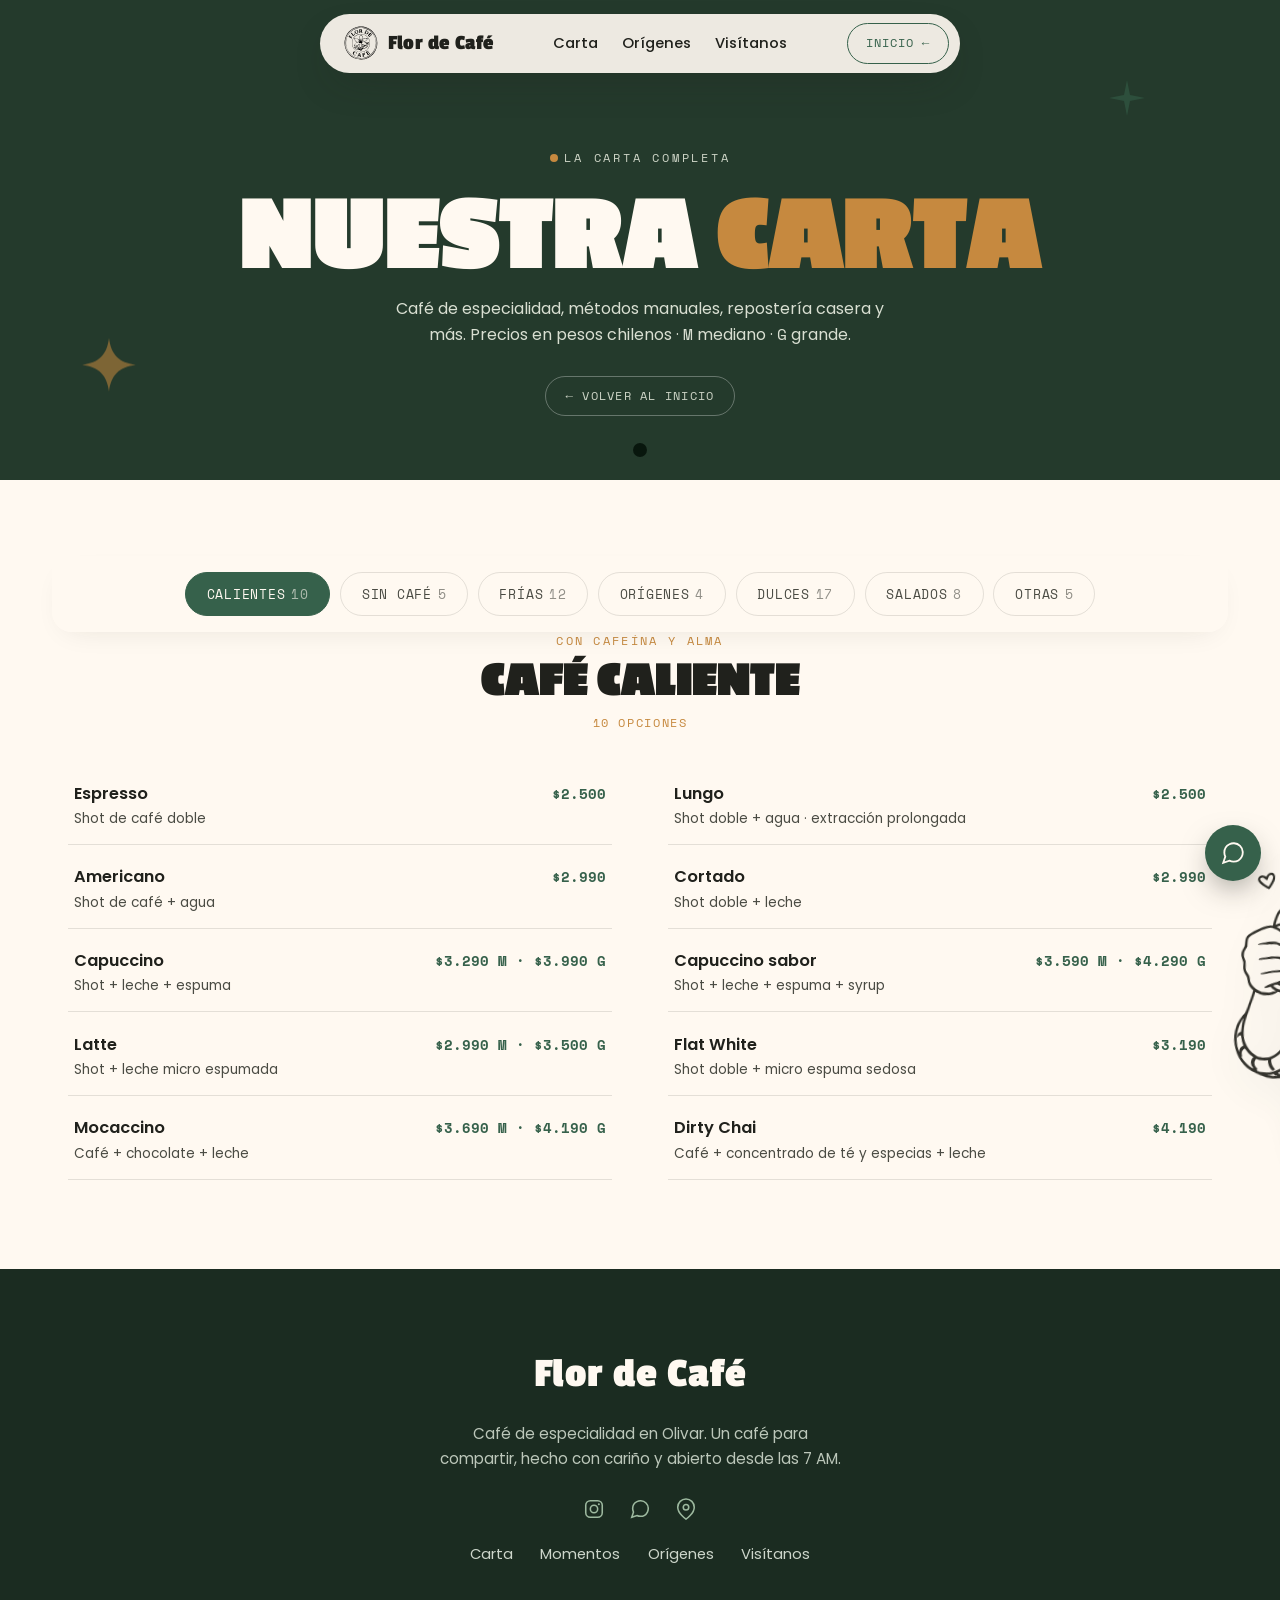
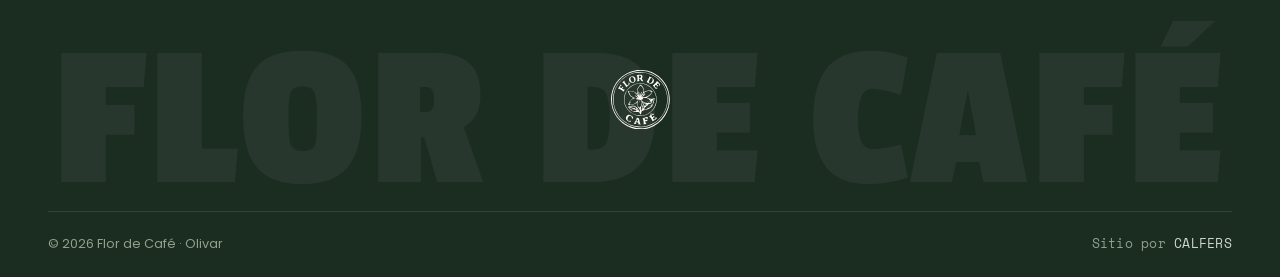
==== carta.html @ e7b770cb "Initial commit: Sitio web completo Flor de Café" ====
<!DOCTYPE html>
<html lang="es">
<head>
<meta charset="utf-8">
<meta name="viewport" content="width=device-width, initial-scale=1">
<title>Carta · Flor de Café</title>
<meta name="description" content="La carta completa de Flor de Café — café caliente y frío, sin café, café de orígenes, dulces, salados y más. Café de especialidad en Olivar.">
<link rel="icon" type="image/x-icon" href="favicon.ico">
<link rel="stylesheet" href="assets/fonts/fonts.css">
<link rel="stylesheet" href="css/style.css">
</head>
<body class="page-carta">

<svg width="0" height="0" style="position:absolute" aria-hidden="true">
  <symbol id="brand" viewBox="0 0 150 150">
    <path d="M61.5 3.4C30.2 9.5 7.2 33.8 3.1 65c-4.5 35.2 16.2 68.6 49.6 79.8 7 2.4 9.3 2.6 22.3 2.6 13.2.1 15.2-.2 22.1-2.6 15.5-5.5 28.7-15.7 37.8-29.4 18.6-27.7 15.4-66.2-7.3-90.1-9.8-10.4-21.5-17.4-34.8-20.8-8.4-2.2-23-2.7-31.3-1.1M83.8 5c27.6 3.6 49.9 22.7 58.3 50 3 9.7 3.3 28 .6 38-4 14.4-12.8 28-24.2 37.3-7.4 6.1-20.3 12.3-29.3 14.2-31.6 6.7-64.8-10.2-78.2-39.8-8.5-18.9-8.2-43.5.9-61.5 12-23.7 34.1-37.5 62.6-39 1.1-.1 5.3.3 9.3.8M65.2 8c-25.3 3.9-46.4 21.8-54.6 46.4-3 8.9-3.8 19.5-2.3 29.8 2.5 16.7 8.9 28.9 21 40.4 33.3 31.4 85.4 21.5 105.7-20.1 16.7-34 2.1-75.3-32.1-91-11-4.9-26.6-7.3-37.7-5.5m25.3 2.5c3.3.8 9.8 3.4 14.5 5.7 6.7 3.3 10.2 5.8 16.5 12.2 8.7 8.7 13 15.8 16.4 26.8 4 13.3 3.7 28.1-.9 41.8-5.2 15.6-18.7 30.9-33.3 37.9-11.2 5.5-20.6 7.4-32.2 6.8C44.3 140.2 20.8 122.1 12 96c-3.1-9-3.8-26.8-1.6-36.5C16 35.8 34.4 16.9 58 10.6c7.4-2 25-2 32.5-.1M67.5 15c-1.6.4-2.5.8-1.8.9 1.6.1 2.8 10.7 1.4 12.4-1.5 1.9-.7 2.4 2.8 1.9 2.7-.4 2.9-.6 2-3-1.9-5 1.6-5 3.8 0 .9 2 2 2.8 3.7 2.8h2.5l-2.1-3.6c-1.5-2.6-1.8-3.8-.9-4.7 1.7-1.7 1.3-5.5-.8-6.7-2.2-1.1-6.1-1.1-10.6 0m8.8 2.2C77 19.3 75.1 22 73 22c-1.6 0-2-.7-2-3 0-2.5.4-3 2.4-3 1.3 0 2.6.6 2.9 1.2m-24 1C43.6 20.5 45.5 34 54.5 34c4.9 0 8.5-3.3 8.5-7.8-.1-6.3-4.6-9.7-10.7-8m3.6 1.8c4.2 2.2 5.2 11.2 1.4 12.2-2.7.7-4.2-.1-5.8-3.2-2-3.9-1.9-7.7.3-8.9 2.1-1.3 2-1.3 4.1-.1m40.5-1.1c.7 1.1-4 11.2-5.8 12.3-.6.4-.8.8-.6 1 8 5.2 13.2 5.4 16.7.9 1.8-2.4 1.6-7.6-.4-9.3-2.4-2.1-10.7-6.2-9.9-4.9m6.7 4.1c2.3 1.3 2.4 4.1.4 7.9-1.7 3.4-4 4.5-6.6 3.1-2.4-1.3-2.4-1.1.6-7 2.8-5.5 2.8-5.5 5.6-4M32 31.5c-1.8 1.9-2 2.5-.8 2.5 1.9 0 9 8.9 8.1 10.3-1.1 1.8 1.5.2 5.6-3.6 3.5-3.2 4-4 3.1-5.7-1.5-2.7-2.8-2.5-2.3.3.3 1.4-.2 2.9-1.2 3.7-1.5 1.3-2.1.9-5.6-3-2.1-2.5-3.6-5.1-3.4-5.8.7-2-1-1.4-3.5 1.3m83-1.4c0 .9-2.2 3.6-4.8 6.1l-4.8 4.5 3.7 4.2c3.5 3.9 4 4.1 6.1 3l2.3-1.3-2.9-.6c-3.9-.7-5.6-3.4-3.4-5.6 1.7-1.8 3.8-1.2 3.8 1.2 0 1.8 1.4 1.8 3-.1 1-1.2 1-1.5-.3-1.5-2.4 0-3.1-2-1.4-3.8 2.1-2 4.4-.2 4.9 3.6.3 2.6.3 2.6 1.5.6 1.1-1.8.7-2.7-3.2-7-2.8-3.1-4.4-4.3-4.5-3.3M63.9 36.4c-10.4 2.8-19.7 10.5-25.1 20.8-3.2 6.1-3.3 6.7-3.3 17.8 0 10.8.2 11.9 3 17.5 6 11.8 17.1 20.2 29.9 22.6 12.3 2.2 26.5-2.8 35.5-12.7 6-6.6 8.9-12.5 10.4-20.9 4.9-28.5-22.1-52.7-50.4-45.1M91 39.7c11.9 5.6 19.7 15.8 22.2 29.1 3 16.1-6.4 34.3-21.4 41.6-19.2 9.3-42.5 1.1-52.1-18.3-3-6.1-3.2-7.2-3.2-17.1 0-9.2.4-11.2 2.6-16 5-10.5 15.4-19.2 26.5-21.9 7.3-1.9 18.2-.7 25.4 2.6M71.3 42.2c-1.7 1.8-3.6 5.2-4.3 7.6-1.2 4.8-.4 13.6 1.3 12.5q.9-.45.3.6c-.4.6-1.2.9-1.7.6-1.4-1-1.1.5.9 3.3 3.6 5.2 3.5 5.7-.4 1.9-4.1-3.8-5.4-4.5-5.4-2.7 0 .6 1.1 1.5 2.5 2 3 1.2 3.2 2.4.5 4.3-2.1 1.4-2 1.5.7 2.2 1.5.5 4.3.9 6.2 1 4.2.1 6.1 2.6 6.1 7.9 0 4.2-3.4 10.9-5.8 11.4-.7.1-2.1-1.3-3.3-3-1.5-2.6-1.9-4.3-1.4-7.8.3-2.4 1-4.9 1.5-5.4.6-.6 1-1.3 1-1.8 0-.4-2.2 1.5-4.8 4.1-3.5 3.5-5.9 5-8.8 5.5-2.1.4-4.7 1-5.8 1.3q-1.8.45-1.2-.6c.4-.6.2-.9-.7-.5-.8.3-1.4-.1-1.4-1 0-.8.3-1.3.7-1.1.4.3 1.6-.5 2.6-1.8l1.9-2.2-2.2 1.9c-2.8 2.4-2.9 1.1-.3-3.2 2.4-4 7.5-7.2 11.5-7.3 2.5 0 2.2-.2-1.8-1.3-5.1-1.4-11.1-6.2-10.3-8.3.3-.6-.7-2.1-2.2-3.2-2.4-1.8-2.5-2-.7-2.1 1.7 0 1.7-.2.5-1-1.1-.7-.3-1 3-1 5.2 0 13 3.2 13 5.3 0 .8.7 1.7 1.5 2.1 3.2 1.2 1.3-2.5-2.6-5.1-5.2-3.4-16.4-4.6-17.5-1.9-.4.9 0 2.4.9 3.4.8.9 2.2 3.2 3.1 5 1 1.8 3.2 4.2 5.1 5.3l3.4 2-4 3.6c-4.1 3.7-7.9 9.9-7.9 12.9 0 1.4.8 1.6 6.2 1 6.3-.8 10.4-2.3 13.2-5.1 1.5-1.5 1.6-1.3 1.6 2.2 0 3.7 4 11.3 5.9 11.3.5 0 1.1 1.8 1.3 4s.1 4-.3 4-1.6-2-2.7-4.4c-2.4-5-6.9-9.2-10.9-10-1.6-.3-5.6 0-9 .7l-6.2 1.3 3.5 4.4c5 6.4 10.2 9 18.1 9 6.2 0 6.4.1 7.5 3 1.3 3.7 3.2 3.4 3.6-.6.5-4.3 2.6-6 9-7.3 7.5-1.5 15.6-6.2 18.6-10.9 2.2-3.3 6.1-18 5.1-19.1-.3-.2-1 .1-1.7.6-2.7 2.2-9.1 2.2-13.4 0l-4.1-2 4.1-2.2c5.1-2.7 11.2-11.1 9.5-13.1-1.8-2.1-12.7-1.8-17.2.5L83 56.8V52c0-3.6-.7-5.6-3-8.8-1.7-2.3-3.6-4.2-4.3-4.2s-2.7 1.5-4.4 3.2m8.1 2.6c1.8 2.7 2.6 5.1 2.6 8.1 0 4.8-2.3 10.1-4.5 10.1-.7 0-1.6 1-1.8 2.2-.3 1.3-.5.5-.4-1.7s-.2-4-.8-4c-.5 0-.9 2-.8 4.5l.2 4.5L73 65c-.5-1.9-1-5-1.1-6.8-.1-1.9-.7-3.1-1.3-2.9-.6.3-.9 1.1-.7 1.8 1.1 4.2 1.8 7.9 1.5 7.9-.4 0-3.1-5.9-3.8-8.5-1.3-4.9 4-15.2 8-15.4.6-.1 2.3 1.6 3.8 3.7m19.3 9.8c1.3.4 2 1 1.7 1.5s.2.6 1 .3c2.5-.9 1.9.5-1.9 5.2s-12 8.5-17.3 8.1c-2.4-.2-2.7-.5-1.9-1.9.6-.9 1.6-1.6 2.1-1.5.6.1 1-.4.8-1.2s.3-1.1 1.2-.8c.9.4 1.8.1 2.2-.5.4-.7.3-.8-.4-.4-1.6 1-1.5-1.6.1-3.3.6-.8 0-.6-1.5.4-1.5.9-3 2.5-3.3 3.5-.3.9-1.5 2.6-2.7 3.6-2.1 1.9-2.1 1.9-1-.2.6-1.2.8-2.5.4-2.9-.4-.5-.2-.5.4-.2.7.4 1.7-.6 2.4-2.3 2.3-5.6 11-9.2 17.7-7.4M93 72.5c2.9 1.5 8 7.9 8 10.1 0 1.5-7.2 1.7-13.2.3-2.9-.7-6.1-2.4-8.5-4.5-3.2-2.9-3.4-3.4-1.4-2.8 1.7.4 2.1.3 1.6-.6-.4-.7.2-1.4 1.6-1.7 2.2-.6 2.2-.7.3-1.4-1.2-.5-.1-.8 3.4-.8 2.9-.1 6.6.6 8.2 1.4m14.4 4.7c-.4 1.8-1.3 3.8-2.1 4.4-1 .9-1.1 1.3-.2 1.6.8.3.7 1.3-.5 3.6-1.5 3-3 3.7-6.5 3.3-.7-.2-1 .3-.6.9s1.3.9 2.1.6 1.4-.1 1.4.4c0 .6-.5 1-1.1 1s-1.7.7-2.5 1.5-2.2 1.1-3.1.8c-1-.4-1.4-.2-1 .4.6.9-1.4 2.1-6.3 3.6-.8.2-2.4.1-3.5-.4-1.9-.7-1.9-.8-.1-.8 1.1-.1 1.6-.4 1.3-.8-1-.9 2.3-4.3 4.2-4.4 1 0 1.2-.2.4-.6-1.9-.7 1-3.3 3.9-3.4 2.2 0 2.2-.1.3-.9-1.8-.7-1.7-.8 1-1.4 7.2-1.6 8-2.1 8-4.9-.1-1.7.5-2.7 1.4-2.7.8 0 1.1-.3.8-.7-.6-.5 2-4.3 2.9-4.3.2 0 .1 1.5-.2 3.2M101 76c0 .5-.2 1-.4 1-.3 0-.8-.5-1.1-1-.3-.6-.1-1 .4-1 .6 0 1.1.4 1.1 1M81.4 87.6c-1.2 2.4-2.5 6.6-2.9 9.4-.4 2.7-1.1 5.2-1.6 5.6-1.5.9-1-9.9.6-11.9.7-1.1 1.6-3.6 2-5.8.6-3.3.9-3.7 2.4-2.7 1.6 1 1.6 1.3-.5 5.4m5.9-.5-.3 2.4 1-2.4c.6-1.3 1.3-2.1 1.7-1.8.3.4-.2 1.8-1.2 3.3-1.3 2.1-1.9 2.4-2.6 1.3s-.9-1.1-.9-.1c0 .7-.4 1-1 .7-.5-.3-1 .1-1 1 0 1 .5 1.3 1.2.9s.2.7-1.1 2.4c-2.7 3.9-3.1 4-3.1.4 0-2.1.2-2.4 1-1.2.7 1.1 1 .5 1-2.4 0-4 2.4-8 4.4-7.3.6.2 1 1.5.9 2.8M62 93.3c1.6.8 2.5 2.2 2.7 3.9.2 2.5 0 2.6-1.8 1.5-1-.6-1.9-1.5-1.9-2 0-.4.5-.5 1.2-.1s.8.3.4-.5c-.5-.8-1.2-.9-2-.2-.9.7-2.7.5-6.1-.8-3.7-1.4-4.4-2-3-2.4 3.7-.9 8-.7 10.5.6m.8 7.7c.2.5 1.1 1 2 1 1.5 0 1.5.2.2 1-3.5 2.2-13.1-.3-11.5-3.1.3-.5 0-.6-.7-.4-.8.3-2.3-.7-3.5-2.3l-2.2-3 7.7 2.9c4.2 1.6 7.8 3.3 8 3.9m5.2-1c0 .5-.2 1-.4 1-.3 0-.8-.5-1.1-1-.3-.6-.1-1 .4-1 .6 0 1.1.4 1.1 1M77.1 59.2c0 2.8.2 3 .9 1.3 1.2-2.8 1.2-4.5 0-4.5-.5 0-1 1.5-.9 3.2M93 80.9c1.4 1.1 3 2.1 3.5 2.1 1.1 0-.7-1.4-4-3.1-1.3-.7-1.2-.3.5 1m5-.1c.6 1.3 1.4 2.1 1.8 1.8.3-.4-.2-1.4-1.2-2.4-1.8-1.6-1.8-1.6-.6.6m3.5 6.2c-.3.6.1.7.9.4 1.8-.7 2.1-1.4.7-1.4-.6 0-1.3.4-1.6 1m-45.7 13.7c.7.3 1.6.2 1.9-.1.4-.3-.2-.6-1.3-.5-1.1 0-1.4.3-.6.6m15.3-22.1c0 1.1.3 1.4.6.6.3-.7.2-1.6-.1-1.9-.3-.4-.6.2-.5 1.3m2.1 1.4c0 1.9.2 2.7.5 1.7.2-.9.2-2.5 0-3.5-.3-.9-.5-.1-.5 1.8M23.1 42.8c-3.2 5-3.8 6.8-2.1 5.7 1.2-.7 9.7 4.1 10.9 6.2.7 1.3 1.1 1.2 2.5-.8 1.9-2.8 2.1-4 .4-3.4-.7.2-2.2-.2-3.3-1.1-2-1.5-2-1.5 0-3 1.7-1.3 1.8-1.6.5-2.4-1.1-.7-1.7-.4-2.2 1-.8 2.3-1.2 2.4-3.8 1-2.3-1.2-1.6-3.8 1.2-4.9 1.7-.6 1.8-.9.5-1.9-1.2-1-2-.4-4.6 3.6m77 67c-.6 1.2-.9 2.7-.6 3.2s-.4 1.4-1.5 2-2 1.5-2 2.1.4.8.9.4c1.2-.7 7.1 7.7 7.1 9.9 0 .9.3 1.6.6 1.6.4 0 8.1-4.9 10.2-6.6.2-.1.1-1.2-.3-2.3-.9-2.8-2.5-2.7-2.5.2 0 1.2-.9 2.8-2 3.4-1.6 1.1-2.1.9-3.4-.9-1.8-2.5-1.3-3.8 1.5-3.8 2.2 0 2.5-1.3.5-2.9-1-.9-1.5-.8-2 .4-.7 2-3.5 1.9-4.3-.1-.8-2.1 2.4-4.6 5-3.8 1.6.5 1.7.4.5-1.5-1.6-2.6-2-2.6-4.3-.1-2.1 2.3-4.4 2.8-2.5.5.6-.8 1-2 .8-2.7-.3-.8-.9-.5-1.7 1M44.4 113c-4.6 1.8-6.9 8.5-4.1 12 3.5 4.6 9.9 6.5 11.1 3.4.5-1.3.1-1.5-1.9-1-3.8 1-6.5-.9-6.5-4.5 0-3.2 3.8-7.9 6.4-7.9 2.3 0 4.6 2.9 4.6 5.8.1 2.6.1 2.6 1.5.8 2.2-2.9 1.9-3.8-1.8-6.2-4.1-2.8-6.7-3.5-9.3-2.4m40.4 6.7c-4.9 1.3-5.5 1.7-4.4 2.9 1.6 1.5 3.1 10.7 2.1 12.4-.7 1.1 1.6 1.2 5.5.1 2.1-.6 2.2-.8.8-1.4-1.1-.4-1.8-1.7-1.8-3.3 0-2.3.3-2.6 2.5-2.2 2.1.4 2.5.1 2.5-1.8 0-1.3-.4-2.4-1-2.4-.5 0-1 .4-1 1 0 .5-.9 1-2 1s-2-.4-2-.9-.3-1.6-.6-2.5c-.5-1.2.1-1.6 2.3-1.6 1.6 0 3.4.5 4.1 1.2.9.9 1.2.6 1.2-1.5 0-3.1-.3-3.1-8.2-1M65.5 121c.4.6-.9 3.8-2.9 7.1s-3.6 6.2-3.6 6.5c0 .2 1.5.4 3.3.4q3.3 0 1.8-.9c-2.5-1.6-.6-3.8 2.8-3.3 3.2.4 4.4 3.5 1.9 4.5-.7.3-.4.6.7.6 1.1.1 3 .4 4.2.7 2.2.6 2.2.5.9-2.2-.8-1.6-1.7-4.9-2.1-7.4s-1.2-5.1-1.7-5.8c-1.3-1.5-6.2-1.7-5.3-.2m3.5 6.7c0 .7-.9 1.3-2 1.3-2.3 0-2.4-.4-.9-3.2.9-1.7 1.3-1.8 2-.7.5.8.9 2 .9 2.6"/>
  </symbol>
  <symbol id="d-spark" viewBox="0 0 100 100"><path d="M50 4c3 26 16 39 42 42-26 3-39 16-42 42-3-26-16-39-42-42 26-3 39-16 42-42Z" fill="currentColor"/></symbol>
  <symbol id="d-star" viewBox="0 0 100 100"><path d="M50 8l6 30 30 6-30 6-6 30-6-30-30-6 30-6z" fill="currentColor"/></symbol>
</svg>

<div class="cursor" aria-hidden="true"></div>

<div class="preloader" id="preloader">
  <div class="pre-inner">
    <svg class="pre-logo"><use href="#brand"/></svg>
    <div class="pre-word">FLOR DE CAFÉ</div>
    <div class="pre-bar"><span></span></div>
  </div>
</div>

<header class="nav" id="nav"><div class="nav-inner">
  <a href="index.html" class="nav-brand" data-cursor>
    <svg class="nav-logo"><use href="#brand"/></svg>
    <span>Flor de Café</span>
  </a>
  <nav class="nav-links">
    <a href="carta.html" data-cursor>Carta</a>
    <a href="index.html#origenes" data-cursor>Orígenes</a>
    <a href="index.html#visita" data-cursor>Visítanos</a>
  </nav>
  <a href="index.html" class="nav-cta" data-cursor>
    Inicio <span>←</span>
  </a>
</div></header>

<header class="carta-hero">
  <div class="or-doodle od1" data-parallax="-40"><svg><use href="#d-star"/></svg></div>
  <div class="or-doodle od2" data-parallax="50"><svg><use href="#d-spark"/></svg></div>
  <div class="eyebrow"><span class="dot"></span> La carta completa</div>
  <h1 class="carta-hero-title">Nuestra <em>Carta</em></h1>
  <p>Café de especialidad, métodos manuales, repostería casera y más. Precios en pesos chilenos · <span class="mono">M</span> mediano · <span class="mono">G</span> grande.</p>
  <a href="index.html" class="back-home" data-cursor>← Volver al inicio</a>
</header>

<main>
<section class="carta" id="carta">
  <div class="carta-tabs" id="cartaTabs" role="tablist"></div>
  <div class="carta-panel" id="cartaPanel"></div>
</section>
</main>

<footer class="footer">
  <div class="foot-center">
    <div class="foot-name">Flor de Café</div>
    <p class="foot-tag">Café de especialidad en Olivar. Un café para compartir, hecho con cariño y abierto desde las 7 AM.</p>
    <div class="foot-social">
      <a href="https://instagram.com/flordecafe.ol" target="_blank" rel="noopener" data-cursor aria-label="Instagram">
        <svg viewBox="0 0 24 24" fill="none" stroke="currentColor" stroke-width="1.7"><rect x="3" y="3" width="18" height="18" rx="5"/><circle cx="12" cy="12" r="4"/><circle cx="17.3" cy="6.7" r="1.1" fill="currentColor" stroke="none"/></svg>
      </a>
      <a href="https://instagram.com/flordecafe.ol" target="_blank" rel="noopener" data-cursor aria-label="Escríbenos">
        <svg viewBox="0 0 24 24" fill="none" stroke="currentColor" stroke-width="1.7"><path d="M21 11.5a8.38 8.38 0 0 1-.9 3.8 8.5 8.5 0 0 1-7.6 4.7 8.38 8.38 0 0 1-3.8-.9L3 21l1.9-5.7a8.38 8.38 0 0 1-.9-3.8 8.5 8.5 0 0 1 4.7-7.6 8.38 8.38 0 0 1 3.8-.9h.5a8.48 8.48 0 0 1 8 8z"/></svg>
      </a>
      <a href="https://www.google.com/maps/search/Flor+de+Café+Olivar" target="_blank" rel="noopener" data-cursor aria-label="Ubicación">
        <svg viewBox="0 0 24 24" fill="none" stroke="currentColor" stroke-width="1.7"><path d="M21 10c0 7-9 13-9 13s-9-6-9-13a9 9 0 0 1 18 0z"/><circle cx="12" cy="10" r="3"/></svg>
      </a>
    </div>
    <nav class="foot-nav">
      <a href="carta.html" data-cursor>Carta</a>
      <a href="#momentos" data-cursor>Momentos</a>
      <a href="#origenes" data-cursor>Orígenes</a>
      <a href="#visita" data-cursor>Visítanos</a>
    </nav>
  </div>
  <div class="foot-wordmark" aria-hidden="true">
    <div class="foot-word">FLOR DE CAFÉ</div>
    <div class="foot-badge"><svg><use href="#brand"/></svg></div>
  </div>
  <div class="foot-bottom">
    <span>© 2026 Flor de Café · Olivar</span>
    <span class="mono">Sitio por <a href="https://calfers.com" target="_blank" rel="noopener" data-cursor>CALFERS</a></span>
  </div>
</footer>

<a class="wa-float" href="https://instagram.com/flordecafe.ol" target="_blank" rel="noopener" aria-label="Escríbenos" data-cursor>
  <svg viewBox="0 0 24 24" fill="none" stroke="currentColor" stroke-width="1.7"><path d="M21 11.5a8.38 8.38 0 0 1-.9 3.8 8.5 8.5 0 0 1-7.6 4.7 8.38 8.38 0 0 1-3.8-.9L3 21l1.9-5.7a8.38 8.38 0 0 1-.9-3.8 8.5 8.5 0 0 1 4.7-7.6 8.38 8.38 0 0 1 3.8-.9h.5a8.48 8.48 0 0 1 8 8z"/></svg>
</a>

<script src="js/vendor/gsap.min.js"></script>
<script src="js/vendor/ScrollTrigger.min.js"></script>
<script src="js/vendor/lenis.min.js"></script>
<script src="js/menu.js"></script>
<script src="js/main.js"></script>
</body>
</html>
---- assets/fonts/fonts.css ----
@font-face{font-family:'Passion One';font-style:normal;font-weight:400;font-display:swap;src:url('PassionOne-400.woff2') format('woff2');}
@font-face{font-family:'Passion One';font-style:normal;font-weight:700;font-display:swap;src:url('PassionOne-700.woff2') format('woff2');}
@font-face{font-family:'Passion One';font-style:normal;font-weight:900;font-display:swap;src:url('PassionOne-900.woff2') format('woff2');}
@font-face{font-family:'Poppins';font-style:normal;font-weight:300;font-display:swap;src:url('Poppins-300.woff2') format('woff2');}
@font-face{font-family:'Poppins';font-style:normal;font-weight:400;font-display:swap;src:url('Poppins-400.woff2') format('woff2');}
@font-face{font-family:'Poppins';font-style:normal;font-weight:500;font-display:swap;src:url('Poppins-500.woff2') format('woff2');}
@font-face{font-family:'Poppins';font-style:normal;font-weight:600;font-display:swap;src:url('Poppins-600.woff2') format('woff2');}
@font-face{font-family:'Poppins';font-style:normal;font-weight:700;font-display:swap;src:url('Poppins-700.woff2') format('woff2');}
@font-face{font-family:'Space Mono';font-style:normal;font-weight:400;font-display:swap;src:url('SpaceMono-400.woff2') format('woff2');}
@font-face{font-family:'Space Mono';font-style:normal;font-weight:700;font-display:swap;src:url('SpaceMono-700.woff2') format('woff2');}
---- css/style.css ----
/* =====================================================================
   FLOR DE CAFÉ — sitio web
   Paleta y estilo extraídos de la carta oficial.
   ===================================================================== */
:root{
  --cream:#FFF9F1;
  --cream-2:#F4ECDF;
  --cream-3:#EADFCE;
  --ivory:#F8F3EC;
  --ivory-soft:#F0E9E0;
  --ink:#20211C;
  --ink-soft:#4A4B43;
  --green:#36614B;
  --green-2:#2C4B3A;
  --forest:#243A2C;
  --forest-2:#1B2C21;
  --sage:#7C8A78;
  --amber:#C6893F;
  --line:rgba(32,33,28,.12);
  --font-d:'Passion One', system-ui, sans-serif;
  --font-b:'Poppins', system-ui, sans-serif;
  --font-m:'Space Mono', ui-monospace, monospace;
  --ease:cubic-bezier(.22,1,.36,1);
}

img, svg { max-width: 100%; }
svg { display: block; }
body, .hero-copy, .or-copy { color: var(--ink); }

/* SVG color utilities */
svg.fill-cream { fill: var(--cream-2); }
svg.fill-dark { fill: var(--forest); }

*{margin:0;padding:0;box-sizing:border-box}
html{-webkit-font-smoothing:antialiased;text-rendering:optimizeLegibility}
html,body{background:var(--cream);color:var(--ink);font-family:var(--font-b)}
body{overflow-x:hidden;line-height:1.6}
a{color:inherit;text-decoration:none}
img{max-width:100%;display:block}
::selection{background:var(--green);color:var(--cream)}

/* Lenis */
html.lenis,html.lenis body{height:auto}
.lenis.lenis-smooth{scroll-behavior:auto!important}

/* ---------- typography helpers ---------- */
.mono{font-family:var(--font-m);letter-spacing:.02em}
.eyebrow{font-family:var(--font-m);font-size:.72rem;letter-spacing:.24em;text-transform:uppercase;
  color:var(--green);display:inline-flex;align-items:center;gap:.6em}
.eyebrow .dot{width:8px;height:8px;border-radius:50%;background:var(--amber);animation:pulse 2s infinite}
@keyframes pulse{0%,100%{transform:scale(1);opacity:1}50%{transform:scale(1.5);opacity:.5}}

.intro-index{font-size:.75rem;letter-spacing:.22em;text-transform:uppercase;color:var(--green);
  margin-bottom:1.4rem}
.intro-index.light{color:#9db99f}

.section-title{font-family:var(--font-d);font-weight:900;line-height:.92;letter-spacing:.01em;
  font-size:clamp(2.6rem,7vw,5.5rem);text-transform:uppercase}
.section-title em{font-style:normal;color:var(--green)}
.section-desc{color:var(--ink-soft);max-width:46ch;margin-top:1rem}

/* ---------- custom cursor ---------- */
.cursor{position:fixed;top:0;left:0;width:14px;height:14px;border-radius:50%;
  background:var(--green);pointer-events:none;z-index:9999;transform:translate(-50%,-50%);
  transition:width .25s var(--ease),height .25s var(--ease),background .25s,opacity .3s;mix-blend-mode:multiply}
.cursor.grow{width:56px;height:56px;background:var(--amber)}
@media (hover:none){.cursor{display:none}}

/* ---------- preloader ---------- */
.preloader{position:fixed;inset:0;background:var(--forest);z-index:10000;
  display:grid;place-items:center;transition:opacity .6s,visibility .6s}
.preloader.done{opacity:0;visibility:hidden}
.pre-inner{display:grid;justify-items:center;gap:1.1rem}
.pre-logo{width:76px;height:76px;color:var(--cream);animation:spin 3s linear infinite}
@keyframes spin{to{transform:rotate(360deg)}}
.pre-word{font-family:var(--font-d);font-weight:700;color:var(--cream);letter-spacing:.14em;
  font-size:1.5rem}
.pre-bar{width:180px;height:3px;background:rgba(255,255,255,.15);border-radius:3px;overflow:hidden}
.pre-bar span{display:block;height:100%;width:0;background:var(--amber);border-radius:3px}

/* ---------- nav ---------- */
.nav{position:fixed;top:0;left:0;right:0;z-index:900;display:flex;justify-content:center;
  padding:14px 16px;transition:padding .5s var(--ease)}
.nav-inner{width:100%;max-width:640px;display:flex;align-items:center;justify-content:space-between;
  gap:1.1rem;padding:.55rem .7rem .55rem 1.5rem;border-radius:100px;
  background:rgba(255,249,241,.92);backdrop-filter:blur(14px);
  box-shadow:0 16px 40px -16px rgba(32,33,28,.42);
  transition:max-width .6s var(--ease),padding .5s var(--ease),box-shadow .5s}
/* al bajar: la isla sólo se ALARGA (sigue flotando y redondeada) */
.nav.expanded .nav-inner{max-width:1392px;padding:.6rem .8rem .6rem 1.8rem;
  box-shadow:0 24px 50px -18px rgba(32,33,28,.45)}
.nav-brand{display:flex;align-items:center;gap:.6rem;font-family:var(--font-d);font-weight:700;
  font-size:1.3rem;color:var(--ink);letter-spacing:.02em}
.nav-logo{width:34px;height:34px;color:var(--green);flex:none}
.nav-links{display:flex;gap:1.5rem}
.nav-links a{font-size:.92rem;font-weight:500;color:var(--ink);position:relative}
.nav-links a::after{content:"";position:absolute;left:0;bottom:-4px;height:2px;width:0;
  background:var(--amber);transition:width .3s var(--ease)}
.nav-links a:hover::after{width:100%}
.nav-cta{font-family:var(--font-m);font-size:.78rem;letter-spacing:.08em;text-transform:uppercase;
  padding:.6rem 1.1rem;border:1.5px solid var(--green);border-radius:100px;color:var(--green);
  transition:.35s var(--ease)}
.nav-cta:hover{background:var(--amber);border-color:var(--amber);color:#fff}
.nav-cta span{transition:transform .3s}
.nav-cta:hover span{transform:translate(2px,-2px)}
@media(max-width:720px){.nav-links{display:none}}

/* ---------- buttons ---------- */
.btn{display:inline-flex;align-items:center;gap:.5rem;font-weight:600;font-size:.95rem;
  padding:.9rem 1.6rem;border-radius:100px;transition:.35s var(--ease);will-change:transform}
.btn-solid{background:var(--green);color:var(--cream)}
.btn-solid:hover{background:var(--ink);transform:translateY(-3px);box-shadow:0 12px 30px -12px rgba(32,33,28,.5)}
.btn-solid.light{background:var(--amber);color:#fff}
.btn-solid.light:hover{background:var(--cream);color:var(--forest)}
.btn-ghost{border:1.5px solid var(--line);color:var(--ink)}
.btn-ghost:hover{border-color:var(--green);color:var(--green);transform:translateY(-3px)}

/* ---------- HERO ---------- */
.hero{position:relative;min-height:100svh;background:#2F4E3C}
.hero-island{position:relative;min-height:100svh;background:#2F4E3C;color:var(--cream);
  overflow:hidden;display:flex;align-items:center;padding:6rem clamp(1.2rem,4vw,3.5rem) 4rem}
.hero-bg-word{position:absolute;left:50%;top:52%;transform:translate(-50%,-50%);
  font-family:var(--font-d);font-weight:900;font-size:34vw;color:rgba(255,255,255,.05);
  letter-spacing:.02em;pointer-events:none;white-space:nowrap;z-index:0}
.hero-inner{position:relative;z-index:3;width:100%;max-width:1240px;margin:0 auto;
  display:grid;grid-template-columns:1.15fr .85fr;gap:2rem;align-items:center}
.hero-copy .eyebrow{color:#cdd4c6}
.hero-title{font-family:var(--font-d);font-weight:900;text-transform:uppercase;
  font-size:clamp(3.4rem,11vw,8.5rem);line-height:.86;letter-spacing:.01em;margin:1.2rem 0 1.6rem}
.hero-title .line{display:block;overflow:hidden}
.hero-title .line>span{display:block;transform:translateY(110%)}
.hero-title .accent{color:var(--amber)}
.hero-sub{max-width:44ch;color:#d9dfd2;font-size:1.05rem}
.hero-sub b{color:#fff}
.hero-actions{display:flex;gap:1rem;margin-top:2rem;flex-wrap:wrap}
.hero-actions.center{justify-content:center}
.hero-actions .btn-ghost{border-color:rgba(255,255,255,.3);color:var(--cream)}
.hero-actions .btn-ghost:hover{border-color:var(--cream);color:#fff}

.hero-art{position:relative;display:grid;place-items:center;min-height:420px;isolation:isolate}
.hero-illustration{position:relative;z-index:2;width:clamp(442px,39vw,578px);max-width:none;height:auto;
  transform:translateX(18%);filter:drop-shadow(0 14px 28px rgba(0,0,0,.25));display:block;margin-inline:auto}
/* free-floating character (no frame) */
.pers-hero{position:relative;z-index:2;width:min(40vw,430px);filter:drop-shadow(0 26px 44px rgba(0,0,0,.5))}
.steam{position:absolute;z-index:3;top:8%;left:38%;transform:translateX(-50%);display:flex;gap:14px}
.steam i{width:8px;height:70px;background:linear-gradient(to top,transparent,rgba(255,255,255,.5));
  border-radius:50%;filter:blur(3px);animation:steam 3.4s ease-in-out infinite}
.steam i:nth-child(2){animation-delay:.6s;height:90px}
.steam i:nth-child(3){animation-delay:1.2s}
@keyframes steam{0%{opacity:0;transform:translateY(10px) scaleX(1)}
  35%{opacity:.7}100%{opacity:0;transform:translateY(-40px) scaleX(1.6)}}

.hero-doodle{position:absolute;z-index:1;color:var(--amber);opacity:.85}
.hero-doodle svg{width:100%;height:100%}
.hero-doodle.d1{width:46px;top:22%;left:12%;color:#e0b070}
.hero-doodle.d2{width:60px;top:70%;left:20%;color:#5c7a63}
.hero-doodle.d3{width:34px;top:30%;right:1%;color:#cdd4c6}
.hero-doodle.d4{width:40px;bottom:16%;right:39%;color:#e0b070}

.scroll-cue{position:absolute;bottom:1.6rem;left:50%;transform:translateX(-50%);z-index:4;
  display:grid;justify-items:center;gap:.4rem;color:#cdd4c6;font-family:var(--font-m);
  font-size:.68rem;letter-spacing:.2em;text-transform:uppercase}
.scroll-cue svg{width:20px;height:20px;animation:bob 1.8s infinite}
@keyframes bob{0%,100%{transform:translateY(0)}50%{transform:translateY(6px)}}
@media(max-width:900px){
  .hero-inner{grid-template-columns:1fr;text-align:center}
  .hero-copy .eyebrow,.hero-actions{justify-content:center}
  .hero-art{order:-1;min-height:280px}
  .hero-illustration{transform:none;max-width:100%;width:auto}
  .hero-sub{margin-inline:auto}
  .scroll-cue{display:none}
}
/* --- móvil: más aire, evitar saturación --- */
@media(max-width:560px){
  /* isla del nav: que quepa cómoda en una línea */
  .nav{padding:10px 12px}
  .nav-inner{gap:.5rem;padding:.5rem .55rem .5rem 1rem}
  .nav.expanded .nav-inner{padding:.5rem .55rem .5rem 1rem}
  .nav-logo{width:28px;height:28px}
  .nav-brand{font-size:1.05rem;gap:.45rem}
  .nav-brand span{white-space:nowrap}
  .nav-cta{padding:.5rem .8rem;font-size:.66rem;letter-spacing:.05em}

  /* hero: separar los elementos y contener la ilustración */
  .hero-island{padding:5rem 1.3rem 3.4rem}
  .hero-art{min-height:auto;margin-bottom:.6rem}
  .hero-illustration{width:74%;max-width:290px}
  .hero-copy .eyebrow{margin-bottom:.7rem;font-size:.68rem;letter-spacing:.16em}
  .hero-title{line-height:.94;margin:1rem 0 1.5rem}
  .hero-sub{font-size:1rem;line-height:1.65;margin-top:.7rem}
  .hero-actions{margin-top:2.1rem;gap:.8rem}

  /* secciones: un poco más de respiro arriba/abajo */
  .intro,.carta,.visita{padding-top:3.5rem;padding-bottom:3.5rem}
  .intro-cards{gap:1.1rem;margin-top:2.4rem}
}

/* ---------- MARQUEE ---------- */
.marquee{background:var(--green);color:var(--cream);padding:1.1rem 0;overflow:hidden;
  border-top:2px solid var(--ink);border-bottom:2px solid var(--ink)}
.marquee-track{display:flex;align-items:center;gap:2.5rem;width:max-content;will-change:transform}
.marquee-track span{font-family:var(--font-d);font-weight:700;font-size:1.7rem;
  text-transform:uppercase;letter-spacing:.03em;white-space:nowrap}
.mq-i{width:26px;height:26px;color:var(--amber);flex:none}

/* ---------- INTRO ---------- */
.intro{max-width:1240px;margin:0 auto;padding:clamp(4rem,10vw,8rem) clamp(1rem,4vw,3rem)}
.intro-lead{font-family:var(--font-d);font-weight:700;text-transform:uppercase;
  font-size:clamp(1.9rem,5vw,3.9rem);line-height:1.02;letter-spacing:.01em;max-width:20ch}
.intro-lead span{display:inline-block}
.intro-lead .hl{color:var(--green)}
[data-reveal-word]{display:inline-block;transform:translateY(115%);opacity:0}
.intro-lead [data-reveal-word]{overflow:visible}
.intro-cards{display:grid;grid-template-columns:repeat(3,1fr);gap:1.4rem;margin-top:3.5rem}
.icard{background:var(--cream-2);border:1px solid var(--line);border-radius:20px;padding:2rem;
  transition:transform .4s var(--ease),background .4s}
.icard:hover{transform:translateY(-6px);background:var(--cream-3)}
.icard-i{width:44px;height:44px;color:var(--green);margin-bottom:1.1rem}
.icard h3{font-family:var(--font-d);font-weight:700;font-size:1.5rem;text-transform:uppercase;letter-spacing:.02em}
.icard p{color:var(--ink-soft);margin-top:.5rem;font-size:.95rem}
@media(max-width:800px){
  .intro-cards{grid-template-columns:1fr;gap:0.8rem;margin-top:2.2rem}
  .icard{padding:1.2rem 1.4rem;border-radius:14px}
  .icard-i{width:32px;height:32px;margin-bottom:0.6rem}
  .icard h3{font-size:1.2rem}
  .icard p{font-size:0.86rem;margin-top:0.3rem}
}

/* ---------- CARTA ---------- */
.carta{position:relative;max-width:1240px;margin:0 auto;padding:clamp(3rem,7vw,6rem) clamp(1rem,4vw,3rem);overflow:visible}
.carta-deco-left{position:absolute;left:-250px;top:62%;width:342px;pointer-events:none;z-index:2;opacity:.9}
.carta-deco-right{position:absolute;right:-190px;top:10%;width:360px;pointer-events:none;z-index:2;opacity:.9}
.carta-deco-left img, .carta-deco-left svg,
.carta-deco-right img, .carta-deco-right svg{width:100%;height:auto;display:block;filter:drop-shadow(0 14px 28px rgba(0,0,0,.1))}
@media(max-width:1600px){
  .carta-deco-left{left:-80px;width:250px;opacity:.75}
  .carta-deco-right{right:-80px;width:260px;opacity:.75}
}
@media(max-width:1120px){
  .carta-deco-left, .carta-deco-right{display:none}
}
.carta-head{text-align:center;display:grid;justify-items:center}
.carta-tabs{display:flex;flex-wrap:wrap;justify-content:center;gap:.6rem;margin:2.6rem 0}
.tab{font-family:var(--font-m);font-size:.8rem;letter-spacing:.06em;text-transform:uppercase;
  padding:.7rem 1.3rem;border-radius:100px;border:1.5px solid var(--line);cursor:pointer;
  background:transparent;color:var(--ink-soft);transition:.3s var(--ease);white-space:nowrap}
.tab:hover{border-color:var(--green);color:var(--green)}
.tab.active{background:var(--green);border-color:var(--green);color:var(--cream)}
.carta-panel{min-height:340px}
.panel-head{text-align:center;margin-bottom:2rem}
.panel-kicker{font-family:var(--font-m);font-size:.72rem;letter-spacing:.2em;text-transform:uppercase;color:var(--amber)}
.panel-title{font-family:var(--font-d);font-weight:900;font-size:clamp(2rem,5vw,3.2rem);
  text-transform:uppercase;line-height:1;margin-top:.3rem}
.panel-intro{max-width:60ch;margin:.8rem auto 0;color:var(--ink-soft);font-style:italic}
.menu-list{display:grid;grid-template-columns:1fr 1fr;gap:.2rem 3.5rem}
.mrow{display:grid;grid-template-columns:1fr auto;align-items:baseline;gap:1rem;
  padding:1rem .4rem;border-bottom:1px solid var(--line);position:relative;
  opacity:0;transform:translateY(20px)}
.mrow::before{content:"";position:absolute;left:-.4rem;right:-.4rem;top:0;bottom:0;
  background:var(--cream-2);border-radius:12px;opacity:0;transform:scale(.96);
  transition:.3s var(--ease);z-index:0}
.mrow:hover::before{opacity:1;transform:scale(1)}
.mrow>*{position:relative;z-index:1}
.mrow .mn{font-weight:600;font-size:1.02rem}
.mrow .md{color:var(--ink-soft);font-size:.85rem;line-height:1.4;margin-top:.15rem}
.mrow .mp{font-family:var(--font-m);font-weight:700;font-size:.9rem;color:var(--green);white-space:nowrap}
.menu-nota{margin-top:1.8rem;text-align:center;font-family:var(--font-m);font-size:.85rem;
  color:var(--green);background:var(--cream-2);border:1px dashed var(--green);border-radius:100px;
  padding:.8rem 1.4rem;display:inline-block;left:50%;position:relative;transform:translateX(-50%)}
@media(max-width:760px){.menu-list{grid-template-columns:1fr;gap:0}}

/* ---------- ORÍGENES ---------- */
.origenes{position:relative;background:var(--cream-2);color:var(--ink);overflow:hidden;
  padding:clamp(4rem,9vw,7rem) clamp(1rem,4vw,3rem)}
.or-doodle{position:absolute;color:var(--green);opacity:.35}
.or-doodle svg{width:100%;height:100%}
.or-doodle.od1{width:50px;top:12%;right:10%;color:var(--green)}
.or-doodle.od2{width:64px;bottom:14%;left:6%;color:var(--amber)}
.or-grid{position:relative;z-index:2;max-width:1240px;margin:0 auto;display:grid;
  grid-template-columns:1fr .8fr;gap:3rem;align-items:center}
.or-title{font-family:var(--font-d);font-weight:900;text-transform:uppercase;
  font-size:clamp(2.4rem,6vw,4.6rem);line-height:.92;margin:.3rem 0 1rem;color:var(--ink)}
.or-title em{font-style:normal;color:var(--green)}
.or-lead{color:var(--ink-soft);max-width:52ch}
.or-list{list-style:none;margin:1.8rem 0;display:grid;gap:.1rem}
.or-list li{display:flex;justify-content:space-between;gap:1rem;padding:.9rem 0;
  border-bottom:1px solid var(--line);align-items:baseline}
.or-list b{font-weight:600;font-size:1.02rem;color:var(--ink)}
.or-list span{color:var(--ink-soft);font-size:.82rem;text-align:right;max-width:26ch}
.or-art{position:relative;display:grid;place-items:center;min-height:360px;margin-top:2rem;transform:translateY(50px)}
.or-art::before{content:"";position:absolute;width:min(38vw,440px);aspect-ratio:1;border-radius:50%;
  background:radial-gradient(circle,rgba(35,35,29,.06),transparent 60%);z-index:0}
.or-art svg{position:relative;z-index:2;width:min(47vw,550px);height:auto;
  filter:drop-shadow(0 14px 28px rgba(0,0,0,.08))}
@media(max-width:860px){
  .or-grid{grid-template-columns:1fr}
  .or-art{order:-1;min-height:auto;margin-top:1rem;transform:translateY(25px);padding:1rem 0 1.5rem}
  .or-art svg{width:min(90vw,420px)}
  .or-art::before{width:min(80vw,360px)}
  .or-list span{max-width:18ch}
}

/* ---------- CARIÑO ---------- */
.carino{position:relative;text-align:center;max-width:1000px;margin:0 auto;
  padding:clamp(4rem,10vw,8rem) clamp(1rem,4vw,3rem);overflow:hidden}
.carino .intro-index{position:relative;z-index:2}
.carino-heart{position:absolute;top:20%;left:50%;transform:translateX(-50%);
  width:min(46vw,420px);color:var(--cream-3);z-index:0;opacity:.7}
.carino-heart svg{width:100%;height:100%}
.carino-title{position:relative;z-index:1;font-family:var(--font-d);font-weight:900;
  text-transform:uppercase;font-size:clamp(2.2rem,7vw,5rem);line-height:.96}
.carino-title .hl{color:var(--green)}
.carino-stats{position:relative;z-index:1;display:grid;grid-template-columns:repeat(3,1fr);
  gap:1.4rem;margin-top:3rem}
.stat{background:var(--cream-2);border:1px solid var(--line);border-radius:20px;padding:1.8rem 1rem}
.stat span{display:block;font-family:var(--font-d);font-weight:700;font-size:2.4rem;color:var(--green)}
@media(max-width:800px){
  .carino-stats{
    grid-template-columns:1fr;
    gap:0;
    margin-top:2.2rem;
    border-top:1px solid var(--line);
    border-bottom:1px solid var(--line);
  }
  .stat{
    background:transparent;
    border:none;
    border-radius:0;
    padding:1.1rem .4rem;
    border-bottom:1px solid var(--line);
    display:grid;
    grid-template-columns:80px 1fr;
    align-items:center;
    gap:1.2rem;
    text-align:left;
  }
  .stat:last-child{border-bottom:none}
  .stat span{
    font-size:1.9rem;
    line-height:1;
    text-align:left;
  }
  .stat small{
    font-size:.9rem;
    color:var(--ink);
    font-weight:500;
  }
}

/* ---------- VISITA ---------- */
.visita{max-width:1240px;margin:0 auto;padding:clamp(3rem,7vw,6rem) clamp(1rem,4vw,3rem)}
.visita-grid{display:grid;grid-template-columns:1fr 1fr;gap:2.4rem;align-items:center;margin-top:1rem}
.hrs{list-style:none;margin:1.6rem 0}
.hrs li{display:flex;justify-content:space-between;gap:1rem;padding:1.1rem 0;
  border-bottom:1px solid var(--line);flex-wrap:wrap}
.hrs li span{color:var(--ink-soft)}
.hrs li b{font-family:var(--font-m);font-size:.9rem;font-weight:700}
.hrs li.closed b{color:var(--amber)}
.visita-note{color:var(--ink-soft);margin-top:1rem;font-size:.92rem}
.mapa-card{background:var(--forest);color:var(--cream);border-radius:24px;padding:2.6rem 2rem;
  text-align:center;display:grid;justify-items:center;gap:.5rem;
  box-shadow:0 30px 60px -30px rgba(32,33,28,.5)}
.mapa-pin{width:44px;height:44px;color:var(--amber)}
.mapa-card h3{font-family:var(--font-d);font-weight:700;font-size:2rem;text-transform:uppercase}
.mapa-card p{color:#cdd6cb;margin-bottom:1rem}
.mapa-card .btn{width:100%;justify-content:center}
.mapa-card .btn-ghost{border-color:rgba(255,255,255,.3);color:var(--cream)}
@media(max-width:800px){.visita-grid{grid-template-columns:1fr}}

/* ---------- CTA ---------- */
.cta{background:var(--green);color:var(--cream);text-align:center;
  padding:clamp(4rem,10vw,7rem) clamp(1rem,4vw,3rem)}
.cta-logo, img.cta-logo{width:285px;max-width:88vw;height:auto;margin:0 auto 1.4rem;display:block;filter:drop-shadow(0 14px 28px rgba(0,0,0,.2))}
.cta-title{font-family:var(--font-d);font-weight:900;text-transform:uppercase;
  font-size:clamp(2.4rem,7vw,5rem);line-height:.92}

/* ---------- FOOTER ---------- */
.footer{background:var(--forest-2);color:var(--cream);padding:3rem clamp(1rem,4vw,3rem) 2rem}
.foot-top{max-width:1240px;margin:0 auto;display:flex;justify-content:space-between;
  align-items:center;gap:1.5rem;flex-wrap:wrap;padding-bottom:2rem;border-bottom:1px solid rgba(255,255,255,.12)}
.foot-brand{display:flex;align-items:center;gap:.7rem;font-family:var(--font-d);font-weight:700;font-size:1.4rem}
.foot-logo{width:38px;height:38px;color:var(--cream)}
.foot-links{display:flex;gap:1.6rem;flex-wrap:wrap}
.foot-links a{color:#bcc7ba;font-size:.92rem;transition:color .3s}
.foot-links a:hover{color:var(--amber)}
.foot-bottom{max-width:1240px;margin:1.4rem auto 0;display:flex;justify-content:space-between;
  gap:1rem;flex-wrap:wrap;color:#8fa08d;font-size:.8rem}
.foot-bottom a{color:#bcc7ba}.foot-bottom a:hover{color:var(--amber)}

/* ---------- WhatsApp float ---------- */
.wa-float{position:fixed;right:1.2rem;bottom:1.2rem;z-index:800;width:56px;height:56px;
  border-radius:50%;background:var(--green);color:var(--cream);display:grid;place-items:center;
  box-shadow:0 12px 30px -8px rgba(32,33,28,.5);transition:.35s var(--ease)}
.wa-float svg{width:26px;height:26px}
.wa-float:hover{background:var(--amber);color:#fff;transform:scale(1.1) rotate(6deg)}

/* ---------- reveal base ---------- */
[data-reveal]{opacity:0;transform:translateY(30px)}

/* ---------- carta preview (home) ---------- */
.carta-preview{max-width:1100px;margin:2.5rem auto 0}
.carta-more{text-align:center;margin-top:2.6rem}
.carta-more .btn span{transition:transform .3s var(--ease)}
.carta-more .btn:hover span{transform:translateX(4px)}

/* ---------- carta.html page ---------- */
.carta-hero{position:relative;background:var(--forest);color:var(--cream);overflow:hidden;
  padding:9rem clamp(1rem,4vw,3rem) 4rem;text-align:center}
.carta-hero .or-doodle{opacity:.55}
.carta-hero .eyebrow{color:#cdd4c6;justify-content:center}
.carta-hero-title{font-family:var(--font-d);font-weight:900;text-transform:uppercase;
  font-size:clamp(3rem,10vw,7rem);line-height:.9;margin:1rem 0 .6rem}
.carta-hero-title em{font-style:normal;color:var(--amber)}
.carta-hero p{color:#d9dfd2;max-width:52ch;margin:0 auto}
.back-home{display:inline-flex;align-items:center;gap:.5rem;margin-top:1.8rem;
  font-family:var(--font-m);font-size:.78rem;letter-spacing:.1em;text-transform:uppercase;
  color:#cdd4c6;border:1.5px solid rgba(255,255,255,.3);border-radius:100px;padding:.55rem 1.2rem;
  transition:.3s var(--ease)}
.back-home:hover{background:var(--cream);color:var(--forest);border-color:var(--cream)}
.page-carta .carta{padding-top:clamp(3rem,6vw,5rem)}

@media(max-width:900px){.pers-hero,.or-art img{width:min(66vw,330px)}}

/* ---------- free-floating characters ---------- */
.pers-float{position:absolute;z-index:1;pointer-events:none;
  filter:drop-shadow(0 20px 30px rgba(32,33,28,.16))}
.pers-float img{width:100%;height:auto;display:block}
.intro{position:relative;overflow:hidden}
.pf-intro{width:min(29vw,320px);right:8%;top:10%;opacity:.95;transform:rotate(3deg)}
.carino{overflow:visible}
.pf-carino{width:min(19vw,200px);left:-1%;bottom:2%;transform:rotate(-4deg)}
.visita{position:relative;overflow:hidden}
.pf-visita{width:min(16vw,170px);right:1%;top:-2%;opacity:.9;transform:rotate(4deg)}
@media(max-width:820px){.pers-float{display:none}}

/* ---------- carta preview (home) · estilo lista ---------- */
.carta-preview{max-width:1100px;margin:2.6rem auto 0}
.carta-more{display:grid;justify-items:center;gap:1rem;margin-top:2.8rem}
.carta-more .more-note{font-family:var(--font-m);font-size:.78rem;letter-spacing:.06em;color:var(--ink-soft)}
.carta-more .more-note b{color:var(--green)}

/* ---------- MOMENTOS gallery ---------- */
.momentos{position:relative;overflow:hidden;padding:clamp(4rem,9vw,7rem) 0;background:var(--cream)}
.m-head{max-width:1240px;margin:0 auto 2.6rem;padding:0 clamp(1rem,4vw,3rem);text-align:center;
  display:grid;justify-items:center}
.m-track-wrap{position:relative;width:100%;overflow-x:auto;overflow-y:hidden;cursor:grab;
  scrollbar-width:none;-ms-overflow-style:none;scroll-behavior:smooth}
.m-track-wrap::-webkit-scrollbar{display:none}
.m-track-wrap.dragging{cursor:grabbing;scroll-behavior:auto}
.m-track{display:flex;align-items:flex-start;gap:1.1rem;padding:1rem clamp(1rem,4vw,3rem);
  width:max-content;will-change:transform}
.m-card{position:relative;flex:0 0 auto;width:clamp(14rem,25vw,19rem);height:25rem;border-radius:24px;
  overflow:hidden;border:1px solid var(--line);background:var(--cream-2);cursor:pointer;
  box-shadow:0 24px 46px -32px rgba(32,33,28,.45);opacity:0;transform:translateY(24px) scale(.96)}
.m-card:nth-child(3n+2){height:21rem;margin-top:2.2rem}
.m-card:nth-child(3n){height:23rem;margin-top:1rem}
.m-card img{position:absolute;inset:0;width:100%;height:100%;object-fit:cover;
  transition:transform .6s var(--ease);-webkit-user-drag:none;user-select:none}
.m-card:hover img{transform:scale(1.07)}
.m-grad{position:absolute;inset:0;background:linear-gradient(to top,rgba(20,28,21,.9),rgba(20,28,21,.15) 55%,transparent);
  opacity:.35;transition:opacity .4s}
.m-card:hover .m-grad{opacity:1}
.m-cap{position:absolute;left:1.1rem;right:1.1rem;bottom:1.1rem;z-index:2;color:#fff;
  transform:translateY(14px);opacity:0;transition:.45s var(--ease)}
.m-card:hover .m-cap{transform:translateY(0);opacity:1}
.m-cap h3{font-family:var(--font-d);font-weight:700;font-size:1.5rem;text-transform:uppercase;line-height:1}
.m-cap p{font-size:.82rem;color:rgba(255,255,255,.86);margin-top:.2rem}
.m-num{position:absolute;top:1rem;left:1rem;z-index:2;font-family:var(--font-m);font-size:.72rem;
  color:#fff;background:rgba(0,0,0,.35);border-radius:100px;padding:.2rem .6rem;backdrop-filter:blur(4px)}
.m-hint{display:flex;justify-content:center;gap:.5rem;align-items:center;margin-top:2rem;
  font-family:var(--font-m);font-size:.72rem;letter-spacing:.12em;text-transform:uppercase;color:var(--ink-soft)}
.m-hint svg{width:26px;height:14px}
.m-modal{position:fixed;inset:0;z-index:1000;display:grid;place-items:center;padding:2rem;
  background:rgba(18,24,19,.85);backdrop-filter:blur(8px);opacity:0;visibility:hidden;transition:.35s}
.m-modal.open{opacity:1;visibility:visible}
.m-modal figure{transform:scale(.94);transition:.35s var(--ease);text-align:center;max-width:min(92vw,880px)}
.m-modal.open figure{transform:scale(1)}
.m-modal img{max-width:100%;max-height:80vh;border-radius:16px;box-shadow:0 30px 80px -20px rgba(0,0,0,.7)}
.m-modal figcaption{color:#fff;font-family:var(--font-d);font-weight:700;font-size:1.4rem;
  text-transform:uppercase;margin-top:1rem}
.m-close{position:absolute;top:1.2rem;right:1.2rem;width:46px;height:46px;border-radius:50%;
  background:rgba(255,255,255,.14);color:#fff;border:none;cursor:pointer;display:grid;place-items:center}
.m-close svg{width:22px;height:22px}
.m-close:hover{background:rgba(255,255,255,.28)}

/* ---------- FOOTER (rediseñado) ---------- */
.footer{position:relative;background:var(--forest-2);color:var(--cream);overflow:hidden;
  padding:4.5rem clamp(1rem,4vw,3rem) 0;text-align:center}
.foot-center{position:relative;z-index:2;max-width:640px;margin:0 auto}
.foot-name{font-family:var(--font-d);font-weight:700;font-size:clamp(1.9rem,5vw,2.6rem);letter-spacing:.02em}
.foot-tag{color:#bcc7ba;margin:.9rem auto 0;max-width:46ch;font-size:.95rem}
.foot-social{display:flex;justify-content:center;gap:1.5rem;margin:1.7rem 0 1.4rem}
.foot-social a{color:#9db99f;transition:.3s var(--ease)}
.foot-social a svg{width:22px;height:22px}
.foot-social a:hover{color:var(--amber);transform:translateY(-3px)}
.foot-nav{display:flex;justify-content:center;gap:1.7rem;flex-wrap:wrap}
.foot-nav a{color:#cdd6cb;font-size:.92rem;transition:color .3s}
.foot-nav a:hover{color:var(--amber)}
.foot-wordmark{position:relative;margin-top:2.4rem;height:clamp(120px,17vw,190px);display:grid;place-items:center}
.foot-word{position:absolute;bottom:-6%;left:0;right:0;text-align:center;
  font-family:var(--font-d);font-weight:700;font-size:clamp(3.4rem,17vw,13rem);line-height:.8;
  color:rgba(255,255,255,.055);letter-spacing:.02em;white-space:nowrap;pointer-events:none;user-select:none}
.foot-badge{position:relative;z-index:2;display:grid;place-items:center;color:var(--cream)}
.foot-badge svg{width:61px;height:61px;fill:var(--cream)}
.foot-bottom{position:relative;z-index:2;border-top:1px solid rgba(255,255,255,.1);
  padding:1.4rem 0;margin-top:1rem;display:flex;justify-content:space-between;gap:.6rem;flex-wrap:wrap;
  color:#8fa08d;font-size:.8rem}
.foot-bottom a{color:#cdd6cb}.foot-bottom a:hover{color:var(--amber)}
@media(max-width:600px){.foot-bottom{justify-content:center;text-align:center}}

/* ---------- carta.html: sticky tabs + counts ---------- */
.page-carta .carta-tabs{position:sticky;top:62px;z-index:60;margin:0 -1rem;padding:1rem;
  background:rgba(255,249,241,.92);backdrop-filter:blur(12px);border-radius:0 0 20px 20px;
  box-shadow:0 10px 30px -15px rgba(32,33,28,.12)}
.tab .cnt{opacity:.6;margin-left:.35rem}
.panel-count{font-family:var(--font-m);font-size:.72rem;letter-spacing:.14em;text-transform:uppercase;
  color:var(--amber);margin-top:.5rem}

@media(max-width:768px){
  .page-carta .carta{padding-top:1.2rem}
  .page-carta .carta-tabs{
    position:sticky;
    top:60px;
    z-index:60;
    margin:0 -1rem 1.6rem;
    padding:.5rem .6rem;
    display:flex;
    flex-wrap:wrap;
    justify-content:center;
    gap:.35rem .45rem;
    border-radius:0 0 16px 16px;
    border-bottom:1px solid var(--line);
    background:rgba(255,249,241,.94);
    backdrop-filter:blur(12px);
  }
  .page-carta .tab{
    flex:0 0 auto;
    font-size:.73rem;
    padding:.38rem .75rem;
    border-width:1px;
  }
  .carta-panel{min-height:260px}
  .panel-head{margin-bottom:1.5rem}
  .panel-title{font-size:clamp(1.7rem,6vw,2.4rem)}
  .panel-intro{font-size:.86rem;margin-top:.5rem}
  .menu-list{grid-template-columns:1fr;gap:0}
  .mrow{
    display:grid;
    grid-template-columns:1fr auto;
    gap:.8rem;
    align-items:flex-start;
    padding:.85rem .2rem;
  }
  .mrow .mn{font-size:.98rem;line-height:1.35}
  .mrow .md{font-size:.82rem;line-height:1.35;margin-top:.2rem;color:var(--ink-soft)}
  .mrow .mp{font-size:.88rem;white-space:nowrap;text-align:right;padding-top:.05rem}

  .carta-hero{padding:5.5rem 1.2rem 2.4rem;text-align:center}
  .carta-hero-title{font-size:clamp(2.4rem,8vw,3.5rem)}
  .back-home{display:inline-flex;margin-top:1.2rem;padding:.5rem 1.1rem;border-radius:100px;background:rgba(255,255,255,.12);color:var(--cream);font-size:.85rem}
}

/* ---------- ilustración decorativa por categoría de la carta ---------- */
.carta{position:relative;overflow:visible}
.carta-panel{position:static}
.carta-panel .panel-head,.carta-panel .menu-list{position:relative;z-index:1}
.carta-fig{position:absolute;z-index:0;pointer-events:none;height:auto;opacity:.92;
  filter:drop-shadow(0 14px 22px rgba(32,33,28,.14))}
.cf-a{width:396px;top:320px;right:-320px;transform:rotate(5deg)}
.cf-b{width:377px;top:207px;right:-230px;transform:rotate(-7deg)}
.cf-c{width:343px;top:180px;left:-254px;transform:rotate(9deg)}
.cf-d{width:395px;top:50px;right:-304px;transform:rotate(-5deg)}
.cf-e{width:395px;top:200px;left:-304px;transform:rotate(6deg)}
.cf-f{width:353px;top:170px;right:-266px;transform:rotate(-9deg)}
.cf-g{width:337px;top:120px;left:-266px;transform:rotate(4deg)}
@media(max-width:820px){.carta-fig{display:none}}

/* flat/static debug mode for screenshots */
.flat [data-reveal],.flat [data-reveal-word],.flat .hero-title .line>span,.flat .mrow{opacity:1!important;transform:none!important}
.flat .preloader{display:none!important}
.flat .hero{height:auto;min-height:0}
.flat .hero-island{position:static;inset:auto;border-radius:0;min-height:660px;padding-top:5rem}

@media (prefers-reduced-motion:reduce){
  *{animation:none!important;transition:none!important}
  [data-reveal],[data-reveal-word],.hero-title .line>span,.mrow{opacity:1!important;transform:none!important}
}
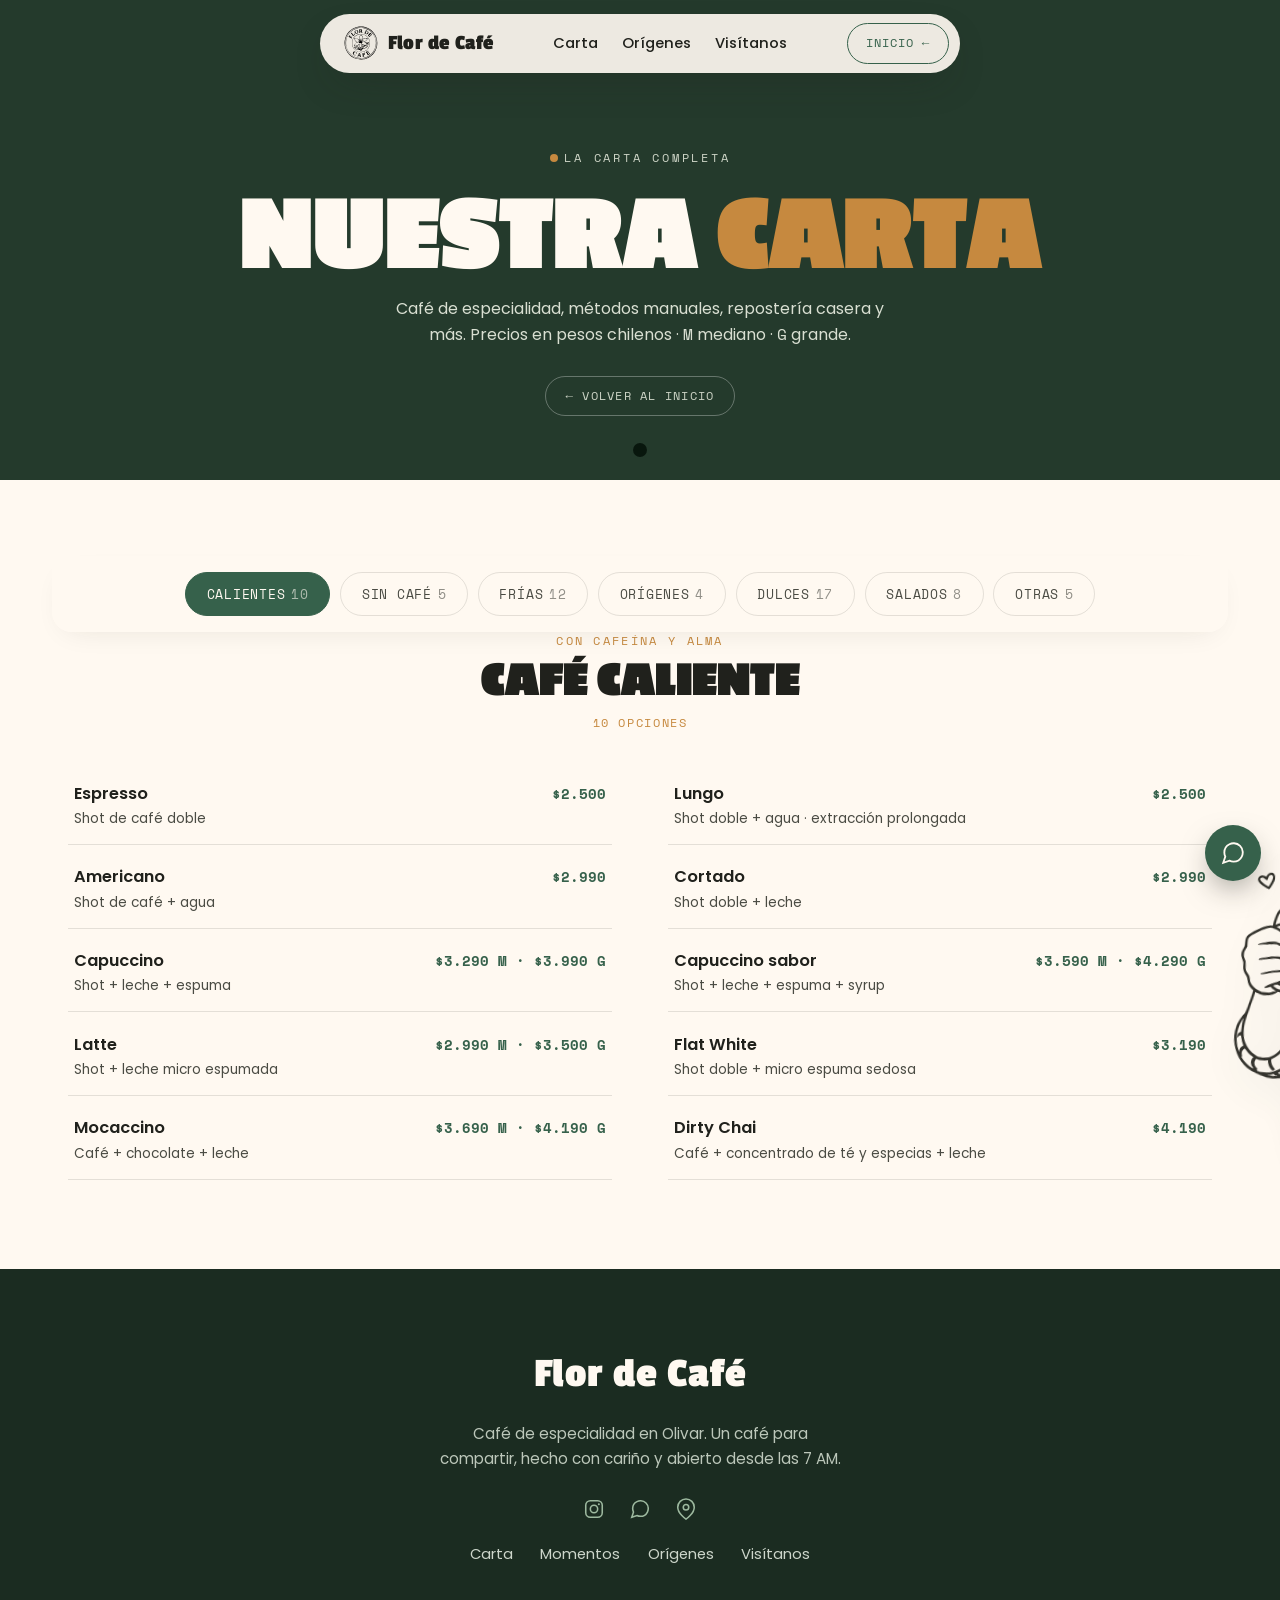
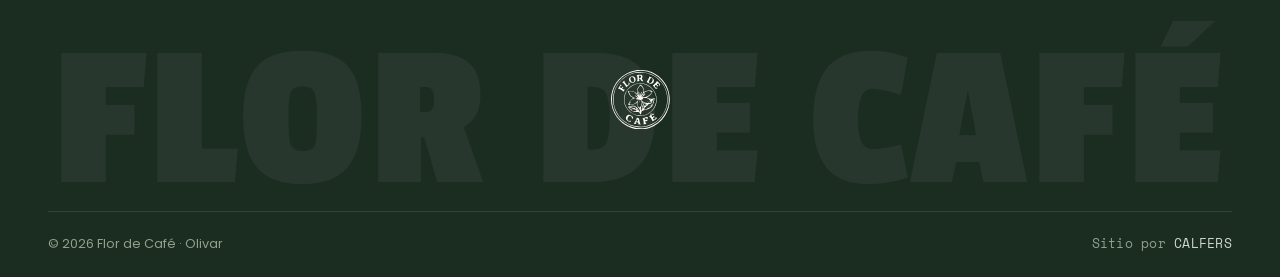
==== commit a527ff71: "Restaurar SVG personaje en sección 01 y remover elementos decorativos de la carta" ====
--- a/carta.html
+++ b/carta.html
@@ -45,8 +45,6 @@
 </div></header>
 
 <header class="carta-hero">
-  <div class="or-doodle od1" data-parallax="-40"><svg><use href="#d-star"/></svg></div>
-  <div class="or-doodle od2" data-parallax="50"><svg><use href="#d-spark"/></svg></div>
   <div class="eyebrow"><span class="dot"></span> La carta completa</div>
   <h1 class="carta-hero-title">Nuestra <em>Carta</em></h1>
   <p>Café de especialidad, métodos manuales, repostería casera y más. Precios en pesos chilenos · <span class="mono">M</span> mediano · <span class="mono">G</span> grande.</p>
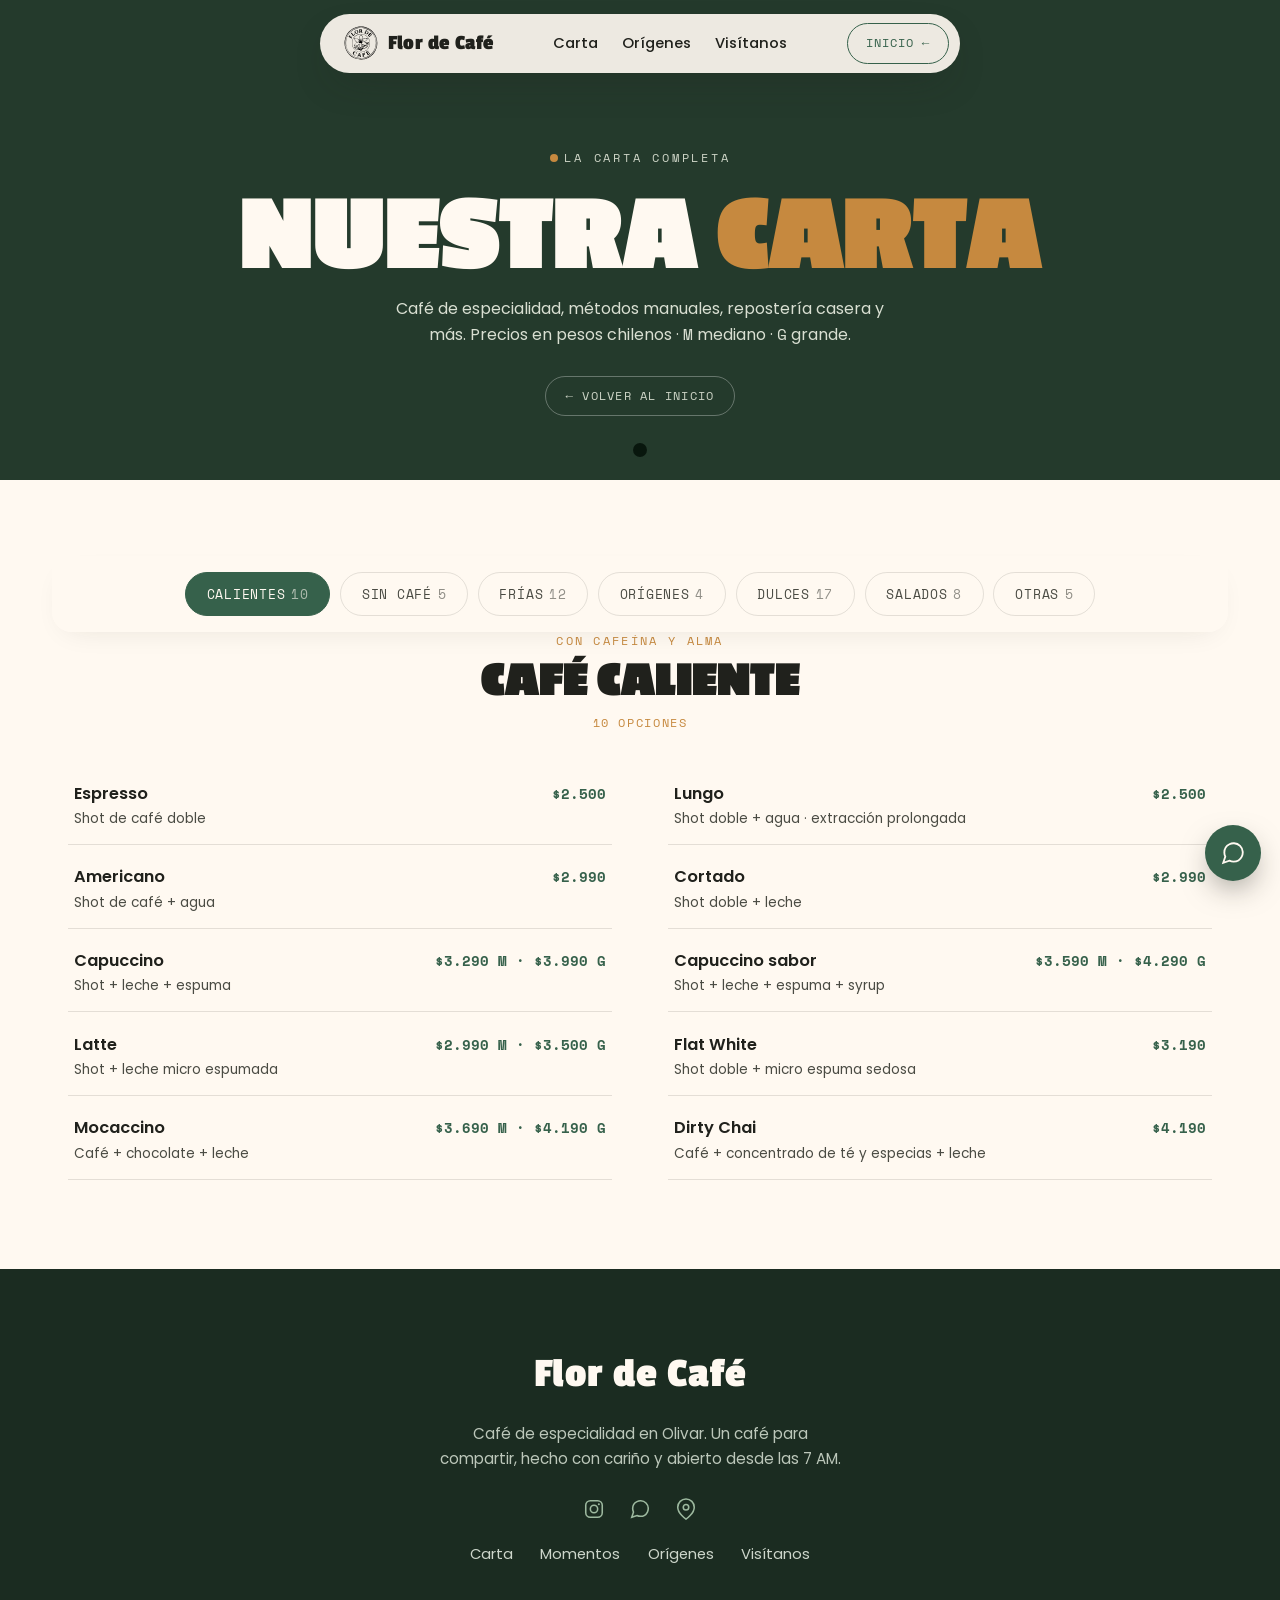
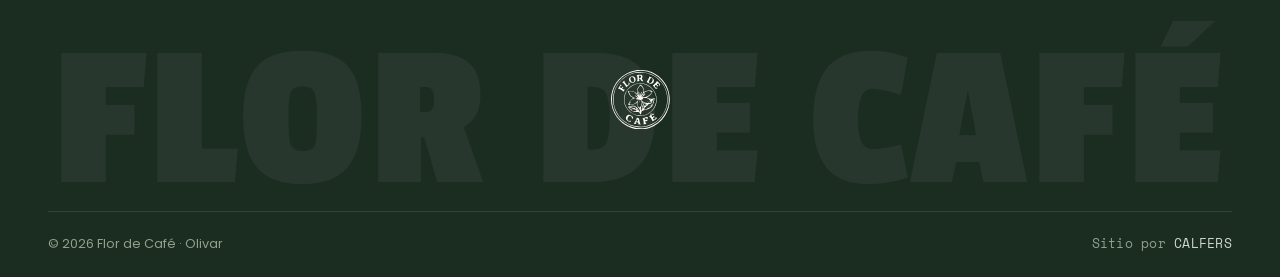
==== commit d3b605c2: "Eliminar pantalla de carga preloader y reemplazar por transición suave de entrada fade-in" ====
--- a/carta.html
+++ b/carta.html
@@ -21,13 +21,6 @@
 
 <div class="cursor" aria-hidden="true"></div>
 
-<div class="preloader" id="preloader">
-  <div class="pre-inner">
-    <svg class="pre-logo"><use href="#brand"/></svg>
-    <div class="pre-word">FLOR DE CAFÉ</div>
-    <div class="pre-bar"><span></span></div>
-  </div>
-</div>
 
 <header class="nav" id="nav"><div class="nav-inner">
   <a href="index.html" class="nav-brand" data-cursor>
--- a/css/style.css
+++ b/css/style.css
@@ -66,17 +66,10 @@
 .cursor.grow{width:56px;height:56px;background:var(--amber)}
 @media (hover:none){.cursor{display:none}}
 
-/* ---------- preloader ---------- */
-.preloader{position:fixed;inset:0;background:var(--forest);z-index:10000;
-  display:grid;place-items:center;transition:opacity .6s,visibility .6s}
-.preloader.done{opacity:0;visibility:hidden}
-.pre-inner{display:grid;justify-items:center;gap:1.1rem}
-.pre-logo{width:76px;height:76px;color:var(--cream);animation:spin 3s linear infinite}
-@keyframes spin{to{transform:rotate(360deg)}}
-.pre-word{font-family:var(--font-d);font-weight:700;color:var(--cream);letter-spacing:.14em;
-  font-size:1.5rem}
-.pre-bar{width:180px;height:3px;background:rgba(255,255,255,.15);border-radius:3px;overflow:hidden}
-.pre-bar span{display:block;height:100%;width:0;background:var(--amber);border-radius:3px}
+/* ---------- suave entrada de página ---------- */
+.preloader{display:none!important}
+@keyframes pageFadeIn{from{opacity:0}to{opacity:1}}
+main{animation:pageFadeIn .4s cubic-bezier(0.16, 1, 0.3, 1) forwards}
 
 /* ---------- nav ---------- */
 .nav{position:fixed;top:0;left:0;right:0;z-index:900;display:flex;justify-content:center;
@@ -290,13 +283,16 @@
 .or-art{position:relative;display:grid;place-items:center;min-height:360px;margin-top:2rem;transform:translateY(50px)}
 .or-art::before{content:"";position:absolute;width:min(38vw,440px);aspect-ratio:1;border-radius:50%;
   background:radial-gradient(circle,rgba(35,35,29,.06),transparent 60%);z-index:0}
-.or-art svg{position:relative;z-index:2;width:min(47vw,550px);height:auto;
+.or-art-desktop{display:block;position:relative;z-index:2;width:min(47vw,550px);height:auto;
   filter:drop-shadow(0 14px 28px rgba(0,0,0,.08))}
+.or-art-mobile,.od-mobile-star{display:none}
 @media(max-width:860px){
   .or-grid{grid-template-columns:1fr}
-  .or-art{order:-1;min-height:auto;margin-top:1rem;transform:translateY(25px);padding:1rem 0 1.5rem}
-  .or-art svg{width:min(90vw,420px)}
-  .or-art::before{width:min(80vw,360px)}
+  .or-art{order:-1;min-height:auto;margin-top:.5rem;transform:none;padding:1rem 0 1.5rem}
+  .or-art-desktop{display:none!important}
+  .or-art-mobile{display:block!important;position:relative;z-index:2;width:min(77vw,310px);height:auto;margin:0 auto;filter:drop-shadow(0 14px 28px rgba(0,0,0,.08))}
+  .od-mobile-star{display:block!important;position:absolute;bottom:8%;left:8%;width:44px;height:44px;color:var(--green);opacity:.4;z-index:3}
+  .or-art::before{width:min(77vw,330px)}
   .or-list span{max-width:18ch}
 }
 
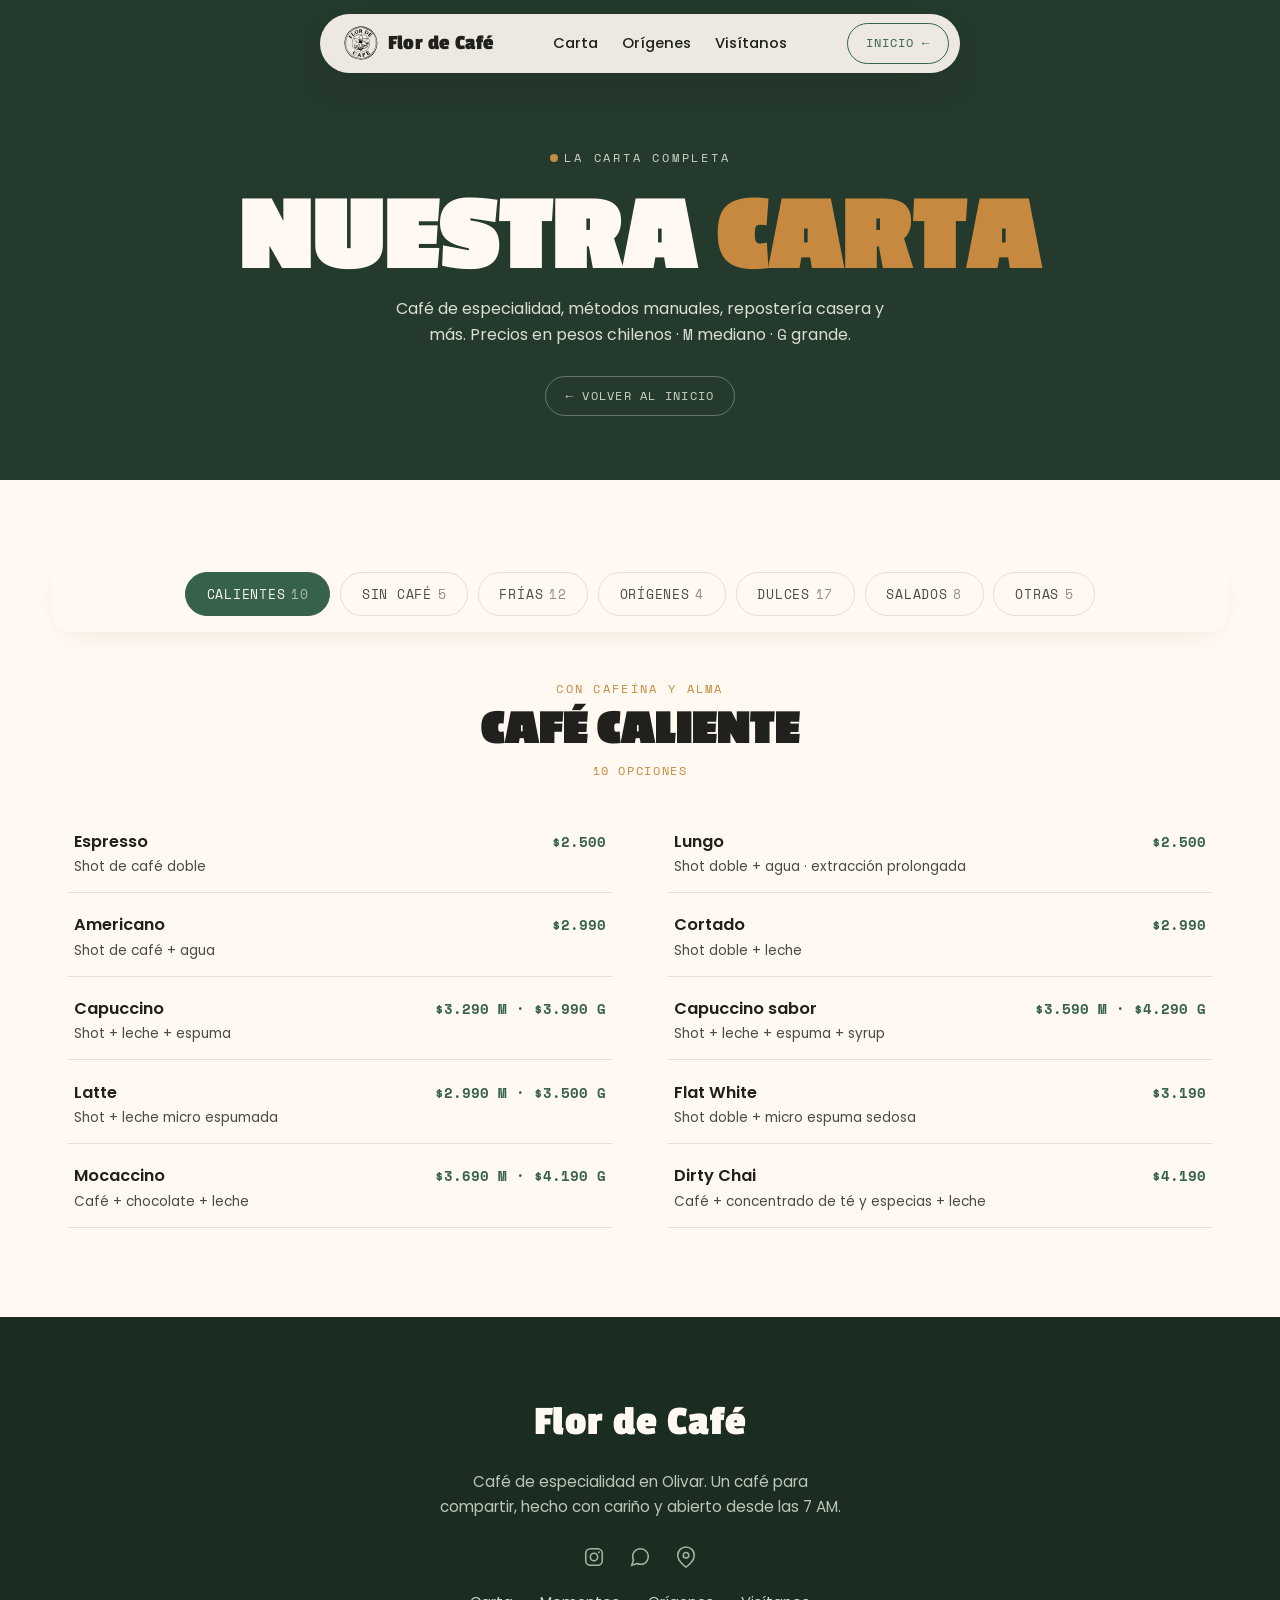
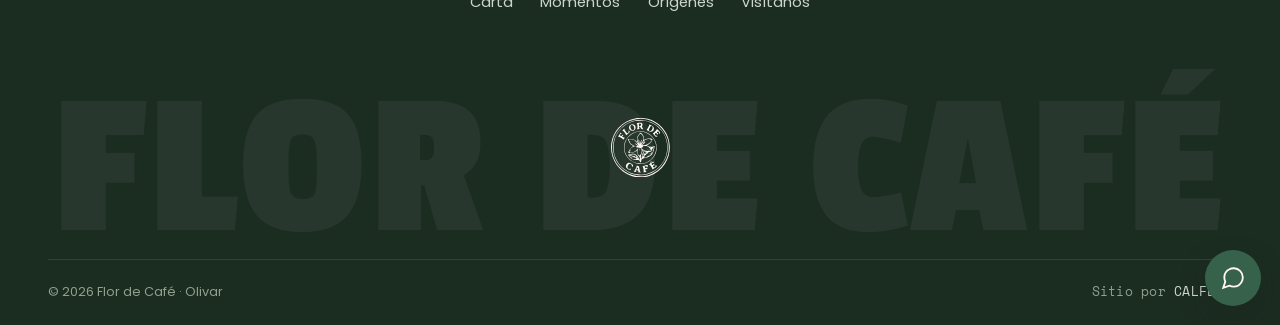
==== commit f98d6f35: "Quitar el cursor personalizado (círculo que seguía al mouse) Elimina el div .cursor de ambas páginas" ====
--- a/carta.html
+++ b/carta.html
@@ -19,7 +19,6 @@
   <symbol id="d-star" viewBox="0 0 100 100"><path d="M50 8l6 30 30 6-30 6-6 30-6-30-30-6 30-6z" fill="currentColor"/></symbol>
 </svg>
 
-<div class="cursor" aria-hidden="true"></div>
 
 
 <header class="nav" id="nav"><div class="nav-inner">
--- a/css/style.css
+++ b/css/style.css
@@ -59,16 +59,26 @@
 .section-title em{font-style:normal;color:var(--green)}
 .section-desc{color:var(--ink-soft);max-width:46ch;margin-top:1rem}
 
-/* ---------- custom cursor ---------- */
-.cursor{position:fixed;top:0;left:0;width:14px;height:14px;border-radius:50%;
-  background:var(--green);pointer-events:none;z-index:9999;transform:translate(-50%,-50%);
-  transition:width .25s var(--ease),height .25s var(--ease),background .25s,opacity .3s;mix-blend-mode:multiply}
-.cursor.grow{width:56px;height:56px;background:var(--amber)}
-@media (hover:none){.cursor{display:none}}
-
-/* ---------- suave entrada de página ---------- */
+
+/* ---------- transiciones de navegación ---------- */
+@view-transition {
+  navigation: auto;
+}
+
+body {
+  opacity: 1;
+  transform: translateY(0);
+  transition: opacity .35s cubic-bezier(0.16, 1, 0.3, 1), transform .35s cubic-bezier(0.16, 1, 0.3, 1);
+}
+
+body.page-exiting {
+  opacity: 0 !important;
+  transform: translateY(-10px) !important;
+  pointer-events: none;
+}
+
 .preloader{display:none!important}
-@keyframes pageFadeIn{from{opacity:0}to{opacity:1}}
+@keyframes pageFadeIn{from{opacity:0;transform:translateY(10px)}to{opacity:1;transform:translateY(0)}}
 main{animation:pageFadeIn .4s cubic-bezier(0.16, 1, 0.3, 1) forwards}
 
 /* ---------- nav ---------- */
@@ -505,7 +515,7 @@
 @media(max-width:600px){.foot-bottom{justify-content:center;text-align:center}}
 
 /* ---------- carta.html: sticky tabs + counts ---------- */
-.page-carta .carta-tabs{position:sticky;top:62px;z-index:60;margin:0 -1rem;padding:1rem;
+.page-carta .carta-tabs{position:sticky;top:62px;z-index:60;margin:0 -1rem 3rem;padding:1rem;
   background:rgba(255,249,241,.92);backdrop-filter:blur(12px);border-radius:0 0 20px 20px;
   box-shadow:0 10px 30px -15px rgba(32,33,28,.12)}
 .tab .cnt{opacity:.6;margin-left:.35rem}
